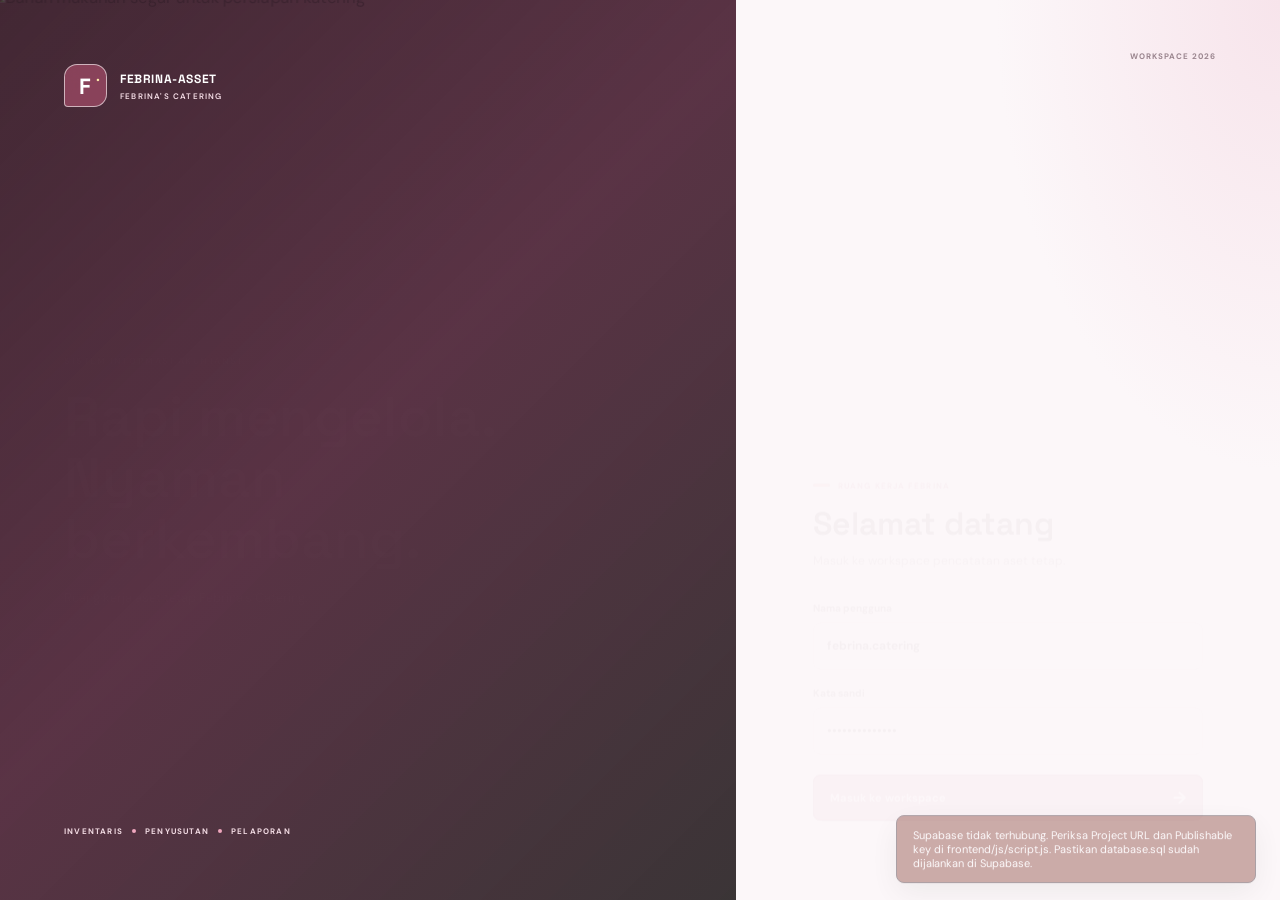
==== index.html @ fc721464 "Add index.html" ====
<!doctype html>
<html lang="id">
<head>
  <meta charset="utf-8">
  <meta name="viewport" content="width=device-width, initial-scale=1">
  <meta http-equiv="refresh" content="0; url=frontend/html/">
  <title>FEBRINA-ASSET</title>
</head>
<body>
  <p>Membuka FEBRINA-ASSET. Jika halaman tidak terbuka, <a href="frontend/html/">klik di sini</a>.</p>
</body>
</html>
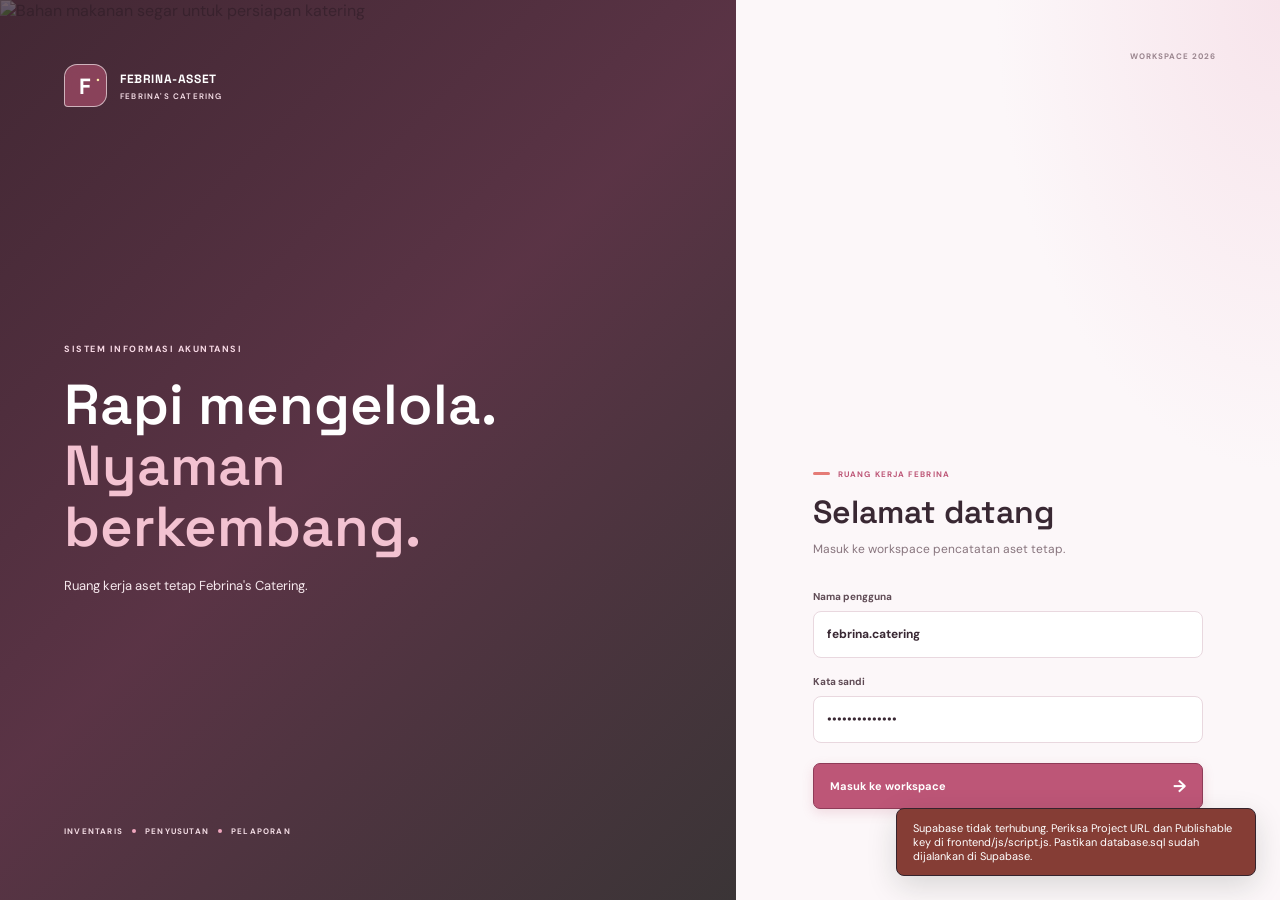
==== commit 4d9451dd: "Add root index.html for GitHub Pages" ====
--- a/index.html
+++ b/index.html
@@ -3,10 +3,481 @@
 <head>
   <meta charset="utf-8">
   <meta name="viewport" content="width=device-width, initial-scale=1">
-  <meta http-equiv="refresh" content="0; url=frontend/html/">
-  <title>FEBRINA-ASSET</title>
+  <meta name="theme-color" content="#f6f7fb">
+  <title>FEBRINA-ASSET | Sistem Aset Catering</title>
+  <link rel="preconnect" href="https://fonts.googleapis.com">
+  <link rel="preconnect" href="https://fonts.gstatic.com" crossorigin>
+  <link href="https://fonts.googleapis.com/css2?family=DM+Sans:wght@400;500;600;700&family=Space+Grotesk:wght@400;500;600;700&display=swap" rel="stylesheet">
+  <link rel="stylesheet" href="../frontend/css/style.css">
 </head>
 <body>
-  <p>Membuka FEBRINA-ASSET. Jika halaman tidak terbuka, <a href="frontend/html/">klik di sini</a>.</p>
+  <section class="demo-login" id="demo-login" aria-labelledby="demo-login-title">
+    <figure class="demo-login-scene">
+      <img src="https://images.unsplash.com/photo-1498837167922-ddd27525d352?auto=format&amp;fit=crop&amp;w=1500&amp;q=90" alt="Bahan makanan segar untuk persiapan katering">
+      <div class="demo-scene-shade">
+        <a class="demo-login-brand" href="#dashboard" aria-label="FEBRINA-ASSET">
+          <span class="demo-brand-mark" aria-hidden="true">F<span>.</span></span>
+          <span>FEBRINA-ASSET<small>FEBRINA'S CATERING</small></span>
+        </a>
+        <div class="demo-scene-copy">
+          <span class="demo-scene-kicker">SISTEM INFORMASI AKUNTANSI</span>
+          <h1>Rapi mengelola.<br><em>Nyaman berkembang.</em></h1>
+          <p>Ruang kerja aset tetap Febrina's Catering.</p>
+        </div>
+        <span class="demo-scene-footer">INVENTARIS <i></i> PENYUSUTAN <i></i> PELAPORAN</span>
+      </div>
+    </figure>
+    <div class="demo-login-panel">
+      <div class="demo-login-topline"><span>WORKSPACE 2026</span></div>
+      <div class="demo-login-main">
+        <div class="section-kicker"><span class="eyebrow-line"></span>RUANG KERJA FEBRINA</div>
+        <h2 id="demo-login-title">Selamat datang</h2>
+        <p class="demo-login-description">Masuk ke workspace pencatatan aset tetap.</p>
+        <form class="demo-login-form" id="demo-login-form" autocomplete="on">
+          <label class="demo-login-field" for="demo-username">Nama pengguna
+            <input id="demo-username" name="username" type="text" value="febrina.catering" autocomplete="username" spellcheck="false" required>
+          </label>
+          <label class="demo-login-field" for="demo-password">Kata sandi
+            <input id="demo-password" name="password" type="password" value="DemoFebrina26!" autocomplete="current-password" required>
+          </label>
+          <p class="demo-login-error" id="demo-login-error" role="alert" hidden></p>
+          <button class="button button-primary demo-login-submit" type="submit">Masuk ke workspace <span aria-hidden="true">→</span></button>
+        </form>
+      </div>
+    </div>
+  </section>
+
+  <div class="app-shell" id="app-shell" hidden>
+    <header class="app-header">
+      <div class="masthead-row">
+        <a class="brand" href="./" aria-label="FEBRINA-ASSET, Febrina's Catering">
+          <span class="brand-mark" aria-hidden="true">F<span>.</span></span>
+          <span class="brand-copy">
+            <span class="brand-name">FEBRINA-ASSET</span>
+            <span class="brand-subtitle">Febrina's Catering</span>
+          </span>
+        </a>
+        <div class="masthead-meta">
+          <span class="business-status"><span class="status-dot"></span>Usaha Catering</span>
+          <span class="today-label" id="today-label"></span>
+          <span class="avatar" aria-label="FEBRINA">F</span>
+          <button class="button button-outline demo-logout-button" id="demo-logout-button" type="button">Keluar</button>
+        </div>
+      </div>
+      <div class="workspace-row">
+        <div class="workspace-intro">
+          <span class="workspace-label">WORKSPACE</span>
+          <span class="workspace-caption">Sistem Informasi Akuntansi</span>
+        </div>
+      <nav class="primary-nav" aria-label="Navigasi utama">
+        <a class="nav-link active" href="#dashboard"><span class="nav-icon">▦</span>Dashboard</a>
+        <a class="nav-link" href="#data-aset"><span class="nav-icon">▤</span>Data aset</a>
+        <a class="nav-link" href="#data-akun"><span class="nav-icon">⊞</span>Data akun</a>
+        <a class="nav-link" href="#saldo-awal"><span class="nav-icon">◷</span>Saldo Awal</a>
+        <a class="nav-link" href="#jurnal-perolehan"><span class="nav-icon">＋</span>Jurnal perolehan</a>
+        <a class="nav-link" href="#jurnal-penyusutan"><span class="nav-icon">≡</span>Jurnal penyusutan</a>
+        <a class="nav-link" href="#buku-besar"><span class="nav-icon">▥</span>Buku Besar</a>
+        <a class="nav-link" href="#laporan"><span class="nav-icon">▧</span>Laporan</a>
+      </nav>
+      </div>
+    </header>
+
+    <main class="main-content">
+      <header class="topbar">
+        <div class="breadcrumb">Sistem Informasi Akuntansi <span>/</span> Aset tetap</div>
+        <div class="topbar-note">Inventaris · Penyusutan · Pelaporan</div>
+      </header>
+
+      <section class="page-view" id="dashboard">
+      <section class="page-heading">
+        <div class="page-heading-copy">
+          <div class="eyebrow"><span class="eyebrow-line"></span>SISTEM INFORMASI AKUNTANSI</div>
+          <h1>Aset tetap, <em>lebih tertata.</em></h1>
+          <p class="page-subtitle">Pencatatan dan pengelolaan aset tetap pada usaha Febrina's Catering.</p>
+          <button class="button button-primary" id="add-asset-button" type="button"><span class="button-plus">+</span>Tambah aset</button>
+        </div>
+        <figure class="dashboard-visual">
+          <img src="https://images.unsplash.com/photo-1556911220-bff31c812dba?auto=format&amp;fit=crop&amp;w=1200&amp;q=85" alt="Dapur profesional untuk kegiatan usaha katering" fetchpriority="high">
+          <figcaption><span class="visual-mark" aria-hidden="true">F</span><span><strong>Febrina's Catering</strong><small>Kelola aset. Jaga operasional.</small></span></figcaption>
+        </figure>
+      </section>
+
+      <section class="stats-grid" aria-label="Ringkasan aset">
+        <article class="stat-card stat-total">
+          <div class="stat-top"><span>Total aset</span><span class="stat-icon">▤</span></div>
+          <div class="stat-value" id="total-assets">—</div>
+          <div class="stat-caption">Unit tercatat</div>
+        </article>
+        <article class="stat-card stat-value-card">
+          <div class="stat-top"><span>Total harga perolehan</span><span class="stat-icon">Rp</span></div>
+          <div class="stat-value currency-value" id="total-value">—</div>
+          <div class="stat-caption">Nilai perolehan seluruh aset tercatat</div>
+        </article>
+        <article class="stat-card stat-attention">
+          <div class="stat-top"><span>Perlu perhatian</span><span class="stat-icon attention-icon">!</span></div>
+          <div class="stat-value" id="attention-assets">—</div>
+          <div class="stat-caption">Aset rusak atau perlu perbaikan</div>
+        </article>
+      </section>
+      <section class="attention-panel" aria-labelledby="attention-title">
+        <div class="attention-heading">
+          <div>
+            <div class="section-kicker">PERLU DITINDAKLANJUTI</div>
+            <h2 id="attention-title">Aset perlu perhatian</h2>
+          </div>
+          <a class="text-link" href="#data-aset">Lihat semua aset <span aria-hidden="true">→</span></a>
+        </div>
+        <div class="attention-list" id="attention-list" aria-live="polite">
+          <div class="attention-empty">Memuat daftar aset...</div>
+        </div>
+      </section>
+      <section class="depreciation-panel" aria-labelledby="depreciation-title">
+        <div class="depreciation-heading">
+          <div>
+            <div class="section-kicker">METODE GARIS LURUS</div>
+            <h2 id="depreciation-title">Nilai buku aset</h2>
+            <p class="depreciation-note">Nilai aset setelah dikurangi akumulasi penyusutan.</p>
+          </div>
+          <div class="depreciation-total"><span>Total penyusutan</span><strong id="total-depreciation">—</strong></div>
+        </div>
+        <div class="depreciation-chart" id="depreciation-chart" aria-live="polite">
+          <div class="attention-empty">Memuat nilai buku...</div>
+        </div>
+      </section>
+      </section>
+
+      <section class="asset-section page-view" id="data-aset" hidden>
+        <div class="section-heading">
+          <div>
+            <div class="section-kicker">DAFTAR INVENTARIS</div>
+            <h2>Data aset</h2>
+          </div>
+          <div class="table-actions">
+            <button class="button button-primary" id="add-asset-from-list" type="button"><span class="button-plus">+</span>Tambah aset</button>
+            <select class="condition-filter" id="condition-filter" aria-label="Filter kondisi aset">
+              <option value="">Semua kondisi</option>
+            </select>
+            <label class="search-box" for="asset-search"><span aria-hidden="true">⌕</span><input id="asset-search" type="search" placeholder="Cari nama atau kategori..." autocomplete="off"><kbd>/</kbd></label>
+            <button class="button button-outline" id="export-button" type="button" title="Ekspor hasil ke CSV"><span aria-hidden="true">↓</span>Ekspor CSV</button>
+            <button class="button button-outline" id="refresh-button" type="button" aria-label="Muat ulang data" title="Muat ulang data"><span class="refresh-icon">↻</span></button>
+          </div>
+        </div>
+        <div class="table-frame">
+          <div class="table-scroll">
+            <table>
+              <thead>
+                <tr><th class="col-asset">ASET</th><th>KATEGORI</th><th>LOKASI</th><th>KONDISI</th><th>TGL. PEMBELIAN</th><th class="align-right">HARGA PEROLEHAN</th><th>UMUR MANFAAT</th><th class="align-right">PENYUSUTAN / BULAN</th><th class="align-right">NILAI BUKU</th><th class="col-action" aria-label="Aksi"></th></tr>
+              </thead>
+              <tbody id="asset-table-body"><tr><td class="table-message" colspan="10"><span class="loading-mark"></span>Memuat data aset...</td></tr></tbody>
+            </table>
+          </div>
+          <div class="table-footer"><span id="result-count">Memuat data...</span><span class="footer-note"><span class="footer-dot"></span>Data tersimpan di Supabase</span></div>
+        </div>
+      </section>
+
+      <section class="asset-section page-view" id="data-akun" hidden>
+        <div class="section-heading">
+          <div>
+            <div class="section-kicker">DAFTAR AKUN</div>
+            <h2>Data akun</h2>
+          </div>
+          <div class="table-actions">
+            <button class="button button-primary" id="add-account-button" type="button"><span class="button-plus">+</span>Tambah akun</button>
+            <select class="condition-filter" id="account-type-filter" aria-label="Filter jenis akun">
+              <option value="">Semua jenis akun</option>
+              <option value="Aset">Aset</option>
+              <option value="Liabilitas">Liabilitas</option>
+              <option value="Ekuitas">Ekuitas</option>
+              <option value="Pendapatan">Pendapatan</option>
+              <option value="Beban">Beban</option>
+            </select>
+            <label class="search-box" for="account-search"><span aria-hidden="true">⌕</span><input id="account-search" type="search" placeholder="Cari kode atau nama akun..." autocomplete="off"></label>
+            <button class="button button-outline" id="refresh-accounts-button" type="button" aria-label="Muat ulang akun" title="Muat ulang akun"><span class="refresh-icon">↻</span></button>
+          </div>
+        </div>
+        <div class="table-frame">
+          <div class="table-scroll">
+            <table>
+              <thead><tr><th>KODE AKUN</th><th>NAMA AKUN</th><th>JENIS</th><th>SALDO NORMAL</th><th>STATUS</th><th class="col-action" aria-label="Aksi"></th></tr></thead>
+              <tbody id="account-table-body"><tr><td class="table-message" colspan="6">Buka menu ini untuk memuat data akun.</td></tr></tbody>
+            </table>
+          </div>
+          <div class="table-footer"><span id="account-result-count">Akun belum dimuat</span><span class="footer-note"><span class="footer-dot"></span>Bagan akun aset tetap</span></div>
+        </div>
+      </section>
+
+      <section class="asset-section page-view" id="saldo-awal" hidden>
+        <div class="report-heading">
+          <div>
+            <div class="eyebrow"><span class="eyebrow-line"></span>PERSIAPAN PEMBUKUAN</div>
+            <h1>Saldo awal akun</h1>
+            <p class="page-subtitle">Masukkan saldo saat sistem mulai digunakan agar Buku Besar mencerminkan posisi awal usaha.</p>
+          </div>
+        </div>
+        <p class="opening-balance-help" id="opening-balance-help">Pilih tanggal sebelum transaksi pertama. Isi saldo sesuai neraca awal; akun tanpa saldo dapat dibiarkan nol.</p>
+        <form id="opening-balance-form" novalidate>
+          <p class="form-error" id="opening-balance-error" role="alert" hidden></p>
+          <div class="opening-balance-toolbar">
+            <label class="report-period-label" for="opening-balance-date">Tanggal saldo awal</label>
+            <input class="report-period" id="opening-balance-date" type="date" required>
+          </div>
+          <div class="table-frame">
+            <div class="table-scroll">
+              <table>
+                <thead><tr><th>KODE AKUN</th><th>NAMA AKUN</th><th>JENIS</th><th>SALDO NORMAL</th><th>STATUS</th><th class="align-right">SALDO AWAL (RP)</th></tr></thead>
+                <tbody id="opening-balance-body"><tr><td class="table-message" colspan="6">Buka menu ini untuk memuat akun.</td></tr></tbody>
+              </table>
+            </div>
+            <div class="table-footer"><span id="opening-balance-account-count">Akun belum dimuat</span><span class="footer-note"><span class="footer-dot"></span>Dicatat satu kali sebagai jurnal pembukaan</span></div>
+          </div>
+          <div class="opening-balance-footer">
+            <div class="opening-balance-totals">
+              <span>Total debit <strong id="opening-debit-total">Rp 0</strong></span>
+              <span>Total kredit <strong id="opening-credit-total">Rp 0</strong></span>
+              <span class="journal-balance is-error" id="opening-balance-state">Isi saldo akun untuk memeriksa keseimbangan</span>
+            </div>
+            <button class="button button-primary" id="save-opening-balance-button" type="submit" disabled>Simpan saldo awal</button>
+          </div>
+        </form>
+      </section>
+
+      <section class="asset-section page-view" id="jurnal-perolehan" hidden>
+        <div class="report-heading">
+          <div>
+            <div class="eyebrow"><span class="eyebrow-line"></span>TRANSAKSI ASET TETAP</div>
+            <h1>Jurnal perolehan aset</h1>
+            <p class="page-subtitle">Catat perolehan aset sebagai jurnal debit dan kredit.</p>
+          </div>
+        </div>
+        <section class="acquisition-entry-section" aria-labelledby="acquisition-entry-title">
+          <div class="report-block-heading"><div><div class="section-kicker">ENTRI JURNAL</div><h2 id="acquisition-entry-title">Catat perolehan</h2></div></div>
+          <form id="acquisition-journal-form" class="acquisition-journal-form" novalidate>
+            <p class="form-error" id="acquisition-journal-error" role="alert" hidden></p>
+            <div class="form-grid">
+              <label class="field field-wide">Aset yang diperoleh <span class="required-mark">*</span><select id="acquisition-asset-select" required><option value="">Pilih aset belum dijurnal</option></select></label>
+              <label class="field">Akun aset (Debit) <span class="required-mark">*</span><select id="acquisition-debit-account" required><option value="">Pilih akun aset</option></select></label>
+              <label class="field">Sumber dana / utang (Kredit) <span class="required-mark">*</span><select id="acquisition-credit-account" required><option value="">Pilih akun sumber</option></select></label>
+            </div>
+            <div class="acquisition-preview" id="acquisition-preview" aria-live="polite"><span>Tanggal pembelian <strong id="acquisition-date-preview">—</strong></span><span>Nilai jurnal <strong id="acquisition-value-preview">—</strong></span></div>
+            <div class="dialog-actions"><button class="button button-primary" id="post-acquisition-journal-button" type="submit"><span id="post-acquisition-journal-label">Simpan jurnal perolehan</span></button></div>
+          </form>
+        </section>
+        <section class="report-block" aria-labelledby="acquisition-journal-history-title">
+          <div class="report-block-heading"><div><div class="section-kicker">BUKU JURNAL</div><h2 id="acquisition-journal-history-title">Riwayat jurnal perolehan</h2></div></div>
+          <div class="report-table-frame"><div class="table-scroll">
+            <table>
+              <thead><tr><th>NOMOR JURNAL</th><th>TANGGAL</th><th>ASET</th><th>AKUN</th><th class="align-right">DEBIT</th><th class="align-right">KREDIT</th></tr></thead>
+              <tbody id="acquisition-journal-table-body"><tr><td class="table-message" colspan="6">Memuat jurnal perolehan...</td></tr></tbody>
+            </table>
+          </div><div class="table-footer"><span id="acquisition-journal-result-count">Memuat jurnal...</span><span class="footer-note"><span class="footer-dot"></span>Debit dan kredit dicatat atomik</span></div></div>
+        </section>
+      </section>
+
+      <section class="report-section page-view" id="laporan" hidden>
+        <div class="report-heading">
+          <div>
+            <div class="eyebrow"><span class="eyebrow-line"></span>LAPORAN ASET TETAP</div>
+            <h1>Laporan aset</h1>
+            <p class="page-subtitle">Ringkasan nilai perolehan dan penyusutan aset.</p>
+          </div>
+          <div class="report-controls no-print">
+            <label class="report-period-label" for="report-period">Periode</label>
+            <input class="report-period" id="report-period" type="month" aria-label="Periode laporan">
+            <button class="button button-primary" id="print-report-button" type="button"><span aria-hidden="true">⎙</span>Cetak laporan</button>
+          </div>
+        </div>
+        <p class="report-as-of" id="report-as-of"></p>
+        <section class="report-stats" aria-label="Ringkasan laporan">
+          <article class="report-stat"><span>Jumlah aset</span><strong id="report-asset-count">—</strong></article>
+          <article class="report-stat"><span>Total harga perolehan</span><strong id="report-acquisition-total">—</strong></article>
+          <article class="report-stat"><span>Akumulasi penyusutan</span><strong id="report-depreciation-total">—</strong></article>
+          <article class="report-stat"><span>Nilai buku terhitung</span><strong id="report-book-value-total">—</strong></article>
+        </section>
+        <section class="report-block" aria-labelledby="asset-report-title">
+          <div class="report-block-heading"><div><div class="section-kicker">RINGKASAN INVENTARIS</div><h2 id="asset-report-title">Laporan aset tetap</h2></div></div>
+          <div class="report-table-frame"><div class="table-scroll">
+            <table>
+              <thead><tr><th>KODE</th><th>ASET</th><th>KATEGORI</th><th>LOKASI</th><th class="align-right">HARGA PEROLEHAN</th><th class="align-right">AKUM. PENYUSUTAN</th><th class="align-right">NILAI BUKU</th></tr></thead>
+              <tbody id="asset-report-body"><tr><td class="table-message" colspan="7">Memuat laporan...</td></tr></tbody>
+            </table>
+          </div></div>
+        </section>
+        <section class="report-block depreciation-report-block" aria-labelledby="depreciation-report-title">
+          <div class="report-block-heading"><div><div class="section-kicker">METODE GARIS LURUS</div><h2 id="depreciation-report-title">Laporan penyusutan</h2></div><div class="report-month-total"><span>Total Tarif Penyusutan Bulanan</span><strong id="report-monthly-total">—</strong></div></div>
+          <div class="report-table-frame"><div class="table-scroll">
+            <table>
+              <thead><tr><th>KODE</th><th>ASET</th><th>UMUR MANFAAT</th><th class="align-right">PENYUSUTAN BULANAN</th><th class="align-right">AKUM. PENYUSUTAN</th><th class="align-right">NILAI BUKU</th></tr></thead>
+              <tbody id="depreciation-report-body"><tr><td class="table-message" colspan="6">Memuat laporan...</td></tr></tbody>
+            </table>
+          </div></div>
+        </section>
+      </section>
+
+      <section class="journal-section page-view" id="jurnal-penyusutan" hidden>
+        <div class="report-heading">
+          <div>
+            <div class="eyebrow"><span class="eyebrow-line"></span>JURNAL PENYESUAIAN</div>
+            <h1>Jurnal penyusutan</h1>
+            <p class="page-subtitle">Pencatatan beban penyusutan aset dengan metode garis lurus.</p>
+          </div>
+          <div class="report-controls no-print">
+            <label class="report-period-label" for="journal-period">Periode</label>
+            <input class="report-period" id="journal-period" type="month" aria-label="Periode jurnal penyusutan">
+            <label class="sr-only" for="depreciation-expense-account">Akun beban penyusutan</label>
+            <select class="condition-filter" id="depreciation-expense-account" aria-label="Akun beban penyusutan"><option value="">Pilih akun beban</option></select>
+            <label class="sr-only" for="depreciation-accumulated-account">Akun akumulasi penyusutan</label>
+            <select class="condition-filter" id="depreciation-accumulated-account" aria-label="Akun akumulasi penyusutan"><option value="">Pilih akun akumulasi</option></select>
+            <button class="button button-primary" id="post-depreciation-button" type="button" disabled>Posting jurnal</button>
+            <button class="button button-primary" id="print-journal-button" type="button"><span aria-hidden="true">⎙</span>Cetak jurnal</button>
+          </div>
+        </div>
+        <p class="report-as-of" id="journal-as-of"></p>
+        <p class="depreciation-posting-status" id="depreciation-posting-status" role="status"></p>
+        <p class="report-footnote">Penyusutan mulai dihitung pada bulan setelah bulan pembelian.</p>
+        <section class="report-block journal-report-block" aria-labelledby="depreciation-journal-title">
+          <div class="report-block-heading">
+            <div><div class="section-kicker">RINGKASAN DEBIT DAN KREDIT</div><h2 id="depreciation-journal-title">Jurnal penyusutan</h2></div>
+            <div class="journal-totals">
+              <span>Total debit <strong id="journal-debit-total">—</strong></span>
+              <span>Total kredit <strong id="journal-credit-total">—</strong></span>
+              <span class="journal-balance" id="journal-balance">Memeriksa keseimbangan</span>
+            </div>
+          </div>
+          <div class="report-table-frame"><div class="table-scroll">
+            <table>
+              <thead><tr><th>TANGGAL</th><th>KODE ASET</th><th>ASET</th><th>AKUN</th><th class="align-right">DEBIT</th><th class="align-right">KREDIT</th></tr></thead>
+              <tbody id="depreciation-journal-body"><tr><td class="table-message" colspan="6">Memuat jurnal...</td></tr></tbody>
+            </table>
+          </div></div>
+        </section>
+        <p class="report-footnote">Jurnal ini merupakan pratinjau berdasarkan estimasi penyusutan dan belum diposting ke buku besar.</p>
+      </section>
+
+      <section class="ledger-section page-view" id="buku-besar" hidden>
+        <div class="report-heading">
+          <div>
+            <div class="eyebrow"><span class="eyebrow-line"></span>RINGKASAN AKUNTANSI</div>
+            <h1>Buku Besar &amp; Neraca Saldo</h1>
+            <p class="page-subtitle">Mutasi bulan terpilih dan saldo kumulatif dari jurnal yang sudah tersimpan.</p>
+          </div>
+          <div class="report-controls no-print">
+            <label class="report-period-label" for="ledger-period">Periode</label>
+            <input class="report-period" id="ledger-period" type="month" aria-label="Periode buku besar">
+            <button class="button button-primary" id="print-ledger-button" type="button"><span aria-hidden="true">⎙</span>Cetak</button>
+          </div>
+        </div>
+        <p class="report-as-of" id="ledger-as-of"></p>
+        <section class="report-stats" aria-label="Ringkasan saldo jurnal">
+          <article class="report-stat"><span>Debit periode</span><strong id="ledger-period-debit">—</strong></article>
+          <article class="report-stat"><span>Kredit periode</span><strong id="ledger-period-credit">—</strong></article>
+          <article class="report-stat"><span>Saldo debit kumulatif</span><strong id="ledger-trial-debit">—</strong></article>
+          <article class="report-stat"><span>Saldo kredit kumulatif</span><strong id="ledger-trial-credit">—</strong></article>
+        </section>
+        <section class="report-block" aria-labelledby="ledger-detail-title">
+          <div class="report-block-heading"><div><div class="section-kicker">MUTASI PERIODE</div><h2 id="ledger-detail-title">Rincian buku besar</h2></div></div>
+          <div class="report-table-frame"><div class="table-scroll">
+            <table>
+              <thead><tr><th>TANGGAL</th><th>NOMOR JURNAL</th><th>AKUN</th><th>KETERANGAN</th><th class="align-right">DEBIT</th><th class="align-right">KREDIT</th></tr></thead>
+              <tbody id="ledger-detail-body"><tr><td class="table-message" colspan="6">Memuat mutasi...</td></tr></tbody>
+            </table>
+          </div></div>
+        </section>
+        <section class="report-block" aria-labelledby="trial-balance-title">
+          <div class="report-block-heading"><div><div class="section-kicker">SALDO KUMULATIF</div><h2 id="trial-balance-title">Neraca saldo</h2></div><span class="journal-balance" id="ledger-balance-status">Memeriksa keseimbangan</span></div>
+          <div class="report-table-frame"><div class="table-scroll">
+            <table>
+              <thead><tr><th>KODE AKUN</th><th>NAMA AKUN</th><th>JENIS</th><th class="align-right">SALDO DEBIT</th><th class="align-right">SALDO KREDIT</th></tr></thead>
+              <tbody id="trial-balance-body"><tr><td class="table-message" colspan="5">Memuat neraca saldo...</td></tr></tbody>
+            </table>
+          </div></div>
+        </section>
+        <p class="report-footnote">Neraca saldo ini merangkum jurnal tersimpan sejak awal pencatatan dan belum memperhitungkan saldo awal akun. Jurnal penyusutan pratinjau tidak masuk sampai diposting.</p>
+      </section>
+      <footer class="page-footer"><span>FEBRINA-ASSET</span><span>Sistem pencatatan aset tetap · Usaha Catering</span></footer>
+    </main>
+  </div>
+
+  <dialog class="asset-dialog" id="asset-dialog" aria-labelledby="dialog-title">
+    <form id="asset-form" novalidate>
+      <div class="dialog-header">
+        <div><div class="section-kicker" id="dialog-kicker">ASET BARU</div><h2 id="dialog-title">Tambah aset</h2></div>
+        <button class="icon-button" id="close-dialog-button" type="button" aria-label="Tutup">×</button>
+      </div>
+      <p class="form-error" id="form-error" role="alert" hidden></p>
+      <div class="form-grid">
+        <label class="field field-wide">Nama aset <span class="required-mark">*</span><input name="nama_aset" type="text" maxlength="120" placeholder="Contoh: Oven konveksi" required></label>
+        <label class="field">Kategori aset <span class="required-mark">*</span><select name="kategori_id" required disabled><option value="">Pilih kategori</option></select></label>
+        <label class="field">Lokasi <span class="required-mark">*</span><select name="lokasi_id" required disabled><option value="">Pilih lokasi</option></select></label>
+        <label class="field">Kondisi aset <span class="required-mark">*</span><select name="kondisi_id" required disabled><option value="">Pilih kondisi</option></select></label>
+        <label class="field">Tanggal pembelian <span class="required-mark">*</span><input name="tanggal_pembelian" type="date" required></label>
+        <label class="field field-wide">Harga perolehan (Rp) <span class="required-mark">*</span><input name="harga_perolehan" type="number" min="1" step="1" placeholder="Contoh: 12500000" required></label>
+        <label class="field">Umur manfaat (tahun) <span class="required-mark">*</span><input name="umur_manfaat_tahun" type="number" min="1" max="100" step="1" placeholder="Contoh: 5" required></label>
+        <label class="field">Nilai residu (Rp) <span class="required-mark">*</span><input name="nilai_residu" type="number" min="0" step="1" value="0" required></label>
+      </div>
+      <div class="dialog-actions"><button class="button button-outline" id="cancel-dialog-button" type="button">Batal</button><button class="button button-primary" id="save-button" type="submit"><span class="save-label">Simpan aset</span></button></div>
+    </form>
+  </dialog>
+  <dialog class="asset-dialog asset-detail-dialog" id="asset-detail-dialog" aria-labelledby="asset-detail-title">
+    <div class="asset-detail-content">
+      <div class="dialog-header">
+        <div>
+          <div class="section-kicker">KARTU DETAIL ASET</div>
+          <h2 id="asset-detail-title">Detail aset</h2>
+          <p class="asset-id" id="detail-asset-code"></p>
+        </div>
+        <button class="icon-button" id="close-asset-detail-button" type="button" aria-label="Tutup detail">×</button>
+      </div>
+      <section class="asset-detail-section" aria-labelledby="detail-identity-heading">
+        <h3 id="detail-identity-heading">Identitas aset</h3>
+        <dl class="asset-detail-grid">
+          <div class="asset-detail-item"><dt>Kode / ID aset</dt><dd id="detail-asset-id"></dd></div>
+          <div class="asset-detail-item"><dt>Nama aset</dt><dd id="detail-asset-name"></dd></div>
+          <div class="asset-detail-item"><dt>Kategori</dt><dd id="detail-category"></dd></div>
+          <div class="asset-detail-item"><dt>Lokasi</dt><dd id="detail-location"></dd></div>
+          <div class="asset-detail-item"><dt>Kondisi</dt><dd><span id="detail-condition" class="condition-badge"></span></dd></div>
+        </dl>
+      </section>
+      <section class="asset-detail-section" aria-labelledby="detail-acquisition-heading">
+        <h3 id="detail-acquisition-heading">Informasi perolehan</h3>
+        <dl class="asset-detail-grid">
+          <div class="asset-detail-item"><dt>Tanggal pembelian</dt><dd id="detail-purchase-date"></dd></div>
+          <div class="asset-detail-item"><dt>Harga perolehan</dt><dd id="detail-acquisition-cost"></dd></div>
+          <div class="asset-detail-item"><dt>Umur manfaat</dt><dd id="detail-useful-life"></dd></div>
+          <div class="asset-detail-item"><dt>Nilai residu</dt><dd id="detail-residual-value"></dd></div>
+        </dl>
+      </section>
+      <section class="asset-detail-section" aria-labelledby="detail-depreciation-heading">
+        <h3 id="detail-depreciation-heading">Informasi penyusutan</h3>
+        <dl class="asset-detail-grid">
+          <div class="asset-detail-item"><dt>Metode penyusutan</dt><dd>Garis Lurus</dd></div>
+          <div class="asset-detail-item"><dt>Bulan mulai penyusutan</dt><dd id="detail-depreciation-start"></dd></div>
+          <div class="asset-detail-item"><dt>Penyusutan per bulan</dt><dd id="detail-monthly-depreciation"></dd></div>
+          <div class="asset-detail-item"><dt>Akumulasi penyusutan</dt><dd id="detail-accumulated-depreciation"></dd></div>
+          <div class="asset-detail-item"><dt>Nilai buku</dt><dd id="detail-book-value"></dd></div>
+          <div class="asset-detail-item"><dt>Per tanggal</dt><dd id="detail-as-of"></dd></div>
+        </dl>
+      </section>
+      <div class="asset-detail-actions"><button class="button button-outline" id="close-asset-detail-action" type="button">Kembali ke data aset</button></div>
+    </div>
+  </dialog>
+  <dialog class="asset-dialog" id="account-dialog" aria-labelledby="account-dialog-title">
+    <form id="account-form" novalidate>
+      <div class="dialog-header">
+        <div><div class="section-kicker" id="account-dialog-kicker">AKUN BARU</div><h2 id="account-dialog-title">Tambah akun</h2></div>
+        <button class="icon-button" id="close-account-dialog-button" type="button" aria-label="Tutup">×</button>
+      </div>
+      <p class="form-error" id="account-form-error" role="alert" hidden></p>
+      <div class="form-grid">
+        <label class="field">Kode akun <span class="required-mark">*</span><input name="kode_akun" type="text" maxlength="20" placeholder="Contoh: 5201" required></label>
+        <label class="field">Nama akun <span class="required-mark">*</span><input name="nama_akun" type="text" maxlength="120" placeholder="Contoh: Beban Penyusutan" required></label>
+        <label class="field">Jenis akun <span class="required-mark">*</span><select name="jenis_akun" required><option value="">Pilih jenis</option><option value="Aset">Aset</option><option value="Liabilitas">Liabilitas</option><option value="Ekuitas">Ekuitas</option><option value="Pendapatan">Pendapatan</option><option value="Beban">Beban</option></select></label>
+        <label class="field">Saldo normal <span class="required-mark">*</span><select name="saldo_normal" required><option value="">Pilih saldo normal</option><option value="Debit">Debit</option><option value="Kredit">Kredit</option></select></label>
+        <label class="account-active-field"><input name="is_aktif" type="checkbox" checked> Akun aktif</label>
+      </div>
+      <div class="dialog-actions"><button class="button button-outline" id="cancel-account-dialog-button" type="button">Batal</button><button class="button button-primary" id="save-account-button" type="submit"><span id="save-account-label">Simpan akun</span></button></div>
+    </form>
+  </dialog>
+  <div class="toast" id="toast" role="status" aria-live="polite"></div>
+  <script src="../frontend/js/script.js" defer></script>
 </body>
 </html>
--- a/frontend/css/style.css
+++ b/frontend/css/style.css
@@ -0,0 +1,641 @@
+@import url('https://fonts.googleapis.com/css2?family=DM+Sans:wght@400;500;600;700&family=Space+Grotesk:wght@400;500;600;700&display=swap');
+
+:root {
+  color-scheme: light;
+  --ink: #191b24;
+  --muted: #747887;
+  --line: #dce0ec;
+  --paper: #ffffff;
+  --canvas: #f6f7fb;
+  --green: #3455f4;
+  --green-dark: #2139bb;
+  --green-soft: #e9edff;
+  --lime: #dafa63;
+  --amber: #8c5800;
+  --amber-soft: #fff0c2;
+  --red: #c34236;
+  --red-soft: #ffe2dd;
+  --coral: #ff7969;
+  font-family: 'DM Sans', sans-serif;
+  font-synthesis: none;
+  text-rendering: optimizeLegibility;
+  -webkit-font-smoothing: antialiased;
+}
+
+* { box-sizing: border-box; }
+body { margin: 0; color: var(--ink); background: var(--canvas); min-width: 360px; }
+button, input, select { font: inherit; }
+button { cursor: pointer; }
+.app-shell { min-height: 100vh; }
+.page-view[hidden] { display: none; }
+.sidebar { width: 232px; position: fixed; inset: 0 auto 0 0; z-index: 2; display: flex; flex-direction: column; padding: 28px 18px 20px; background: #fbfcf9; border-right: 1px solid #e9ede7; }
+.brand { display: flex; align-items: center; gap: 11px; color: var(--ink); text-decoration: none; padding: 0 8px; }
+.brand-mark { display: grid; place-items: center; width: 34px; height: 34px; border-radius: 10px 10px 10px 3px; background: var(--green); color: white; font: 800 19px 'Manrope', sans-serif; }
+.brand-mark span { color: var(--lime); }
+.brand-name { font: 800 12px 'Manrope', sans-serif; letter-spacing: 0; }
+.brand-name span { color: var(--green); }
+.workspace-label { margin: 53px 10px 14px; color: #a2aca4; font-size: 9px; font-weight: 700; letter-spacing: 1.3px; }
+.primary-nav { display: grid; gap: 5px; }
+.nav-link { min-height: 42px; display: flex; align-items: center; gap: 12px; padding: 0 12px; color: #7a867e; border-radius: 6px; font-size: 12px; font-weight: 600; text-decoration: none; transition: background .18s ease, color .18s ease; }
+.nav-link:hover { color: var(--green); background: #f0f5f0; }
+.nav-link.active { color: var(--green-dark); background: var(--green-soft); }
+.nav-icon { width: 18px; text-align: center; font-size: 16px; }
+.sidebar-bottom { margin-top: auto; min-height: 43px; display: flex; align-items: center; gap: 8px; padding: 0 10px; color: #727e76; border-top: 1px solid var(--line); font-size: 11px; }
+.status-dot, .footer-dot { width: 7px; height: 7px; flex: 0 0 auto; border-radius: 50%; background: #59a879; }
+.sidebar-year { margin-left: auto; color: #a4ada6; font-size: 10px; }
+.main-content { max-width: 1600px; min-height: 100vh; margin-left: 232px; padding: 0 48px; }
+.topbar { height: 67px; display: flex; align-items: center; justify-content: space-between; border-bottom: 1px solid #e9ede7; }
+.breadcrumb { color: #88938b; font-size: 11px; }
+.breadcrumb span { padding: 0 9px; color: #b3bcb5; }
+.topbar-right { display: flex; align-items: center; gap: 15px; }
+.today-label { color: #7d8981; font-size: 11px; }
+.avatar { display: grid; place-items: center; width: 29px; height: 29px; border: 1px solid #cfe1d1; border-radius: 50%; background: #edf4e9; color: var(--green); font: 700 11px 'Manrope', sans-serif; }
+.page-heading { display: flex; align-items: end; justify-content: space-between; gap: 20px; padding: 36px 0 25px; animation: reveal .45s ease both; }
+.eyebrow, .section-kicker { display: flex; align-items: center; gap: 8px; color: var(--green); font-size: 9px; font-weight: 700; letter-spacing: 1.15px; }
+.eyebrow-line { width: 17px; height: 1px; background: #6aa17e; }
+h1, h2, p { margin: 0; }
+h1 { margin-top: 11px; font: 700 31px/1.2 'Manrope', sans-serif; letter-spacing: 0; }
+h1 em { color: var(--green); font-weight: 600; }
+.page-subtitle { margin-top: 7px; color: var(--muted); font-size: 12px; }
+.button { display: inline-flex; align-items: center; justify-content: center; gap: 8px; min-height: 38px; padding: 0 14px; border: 1px solid transparent; border-radius: 5px; font-size: 11px; font-weight: 700; transition: background .18s, border-color .18s, transform .18s; }
+.button:active { transform: translateY(1px); }
+.button-primary { background: var(--green); color: white; }
+.button-primary:hover { background: var(--green-dark); }
+.button-primary:disabled { opacity: .65; cursor: wait; }
+.button-plus { font-size: 18px; font-weight: 400; line-height: 1; }
+.button-outline { border-color: #e1e7df; background: white; color: #58645c; }
+.button-outline:hover { border-color: #bdcfc0; background: #f8fbf7; }
+.stats-grid { display: grid; grid-template-columns: 1fr 1.3fr 1fr; gap: 13px; animation: reveal .5s .04s ease both; }
+.stat-card { min-height: 123px; padding: 17px 18px 14px; border: 1px solid var(--line); border-radius: 6px; background: var(--paper); }
+.stat-total { border-top: 2px solid #4f9871; }
+.stat-value-card { border-top: 2px solid #d0a84e; }
+.stat-attention { border-top: 2px solid #d17a61; }
+.stat-top { display: flex; align-items: center; justify-content: space-between; color: #77837b; font-size: 11px; }
+.stat-icon { display: grid; place-items: center; width: 25px; height: 25px; border-radius: 5px; background: #eef5ef; color: var(--green); font-size: 13px; font-weight: 700; }
+.stat-value-card .stat-icon { background: #fbf4e7; color: #a7782e; font-size: 10px; }
+.stat-attention .stat-icon { background: var(--red-soft); color: var(--red); }
+.stat-value { margin-top: 10px; font: 700 25px/1 'Manrope', sans-serif; }
+.currency-value { font-size: 21px; }
+.stat-caption { margin-top: 6px; color: #9aa49c; font-size: 10px; }
+.attention-panel { margin-top: 30px; padding-top: 18px; border-top: 1px solid var(--line); animation: reveal .55s .08s ease both; }
+.attention-heading { display: flex; align-items: end; justify-content: space-between; gap: 16px; margin-bottom: 12px; }
+.text-link { display: inline-flex; align-items: center; gap: 7px; color: var(--green); font-size: 10px; font-weight: 700; text-decoration: none; }
+.text-link:hover { color: var(--green-dark); }
+.attention-list { border-top: 1px solid var(--line); }
+.attention-row { min-height: 57px; display: flex; align-items: center; justify-content: space-between; gap: 12px; padding: 9px 4px; border-bottom: 1px solid var(--line); }
+.attention-asset { display: flex; align-items: center; gap: 10px; }
+.attention-mark { display: grid; place-items: center; width: 25px; height: 25px; flex: 0 0 auto; border-radius: 50%; background: var(--amber-soft); color: var(--amber); font-size: 12px; font-weight: 700; }
+.attention-empty { padding: 17px 4px; color: #89948c; font-size: 11px; }
+.depreciation-panel { margin-top: 30px; padding: 18px 0 4px; border-top: 2px solid var(--ink); }
+.depreciation-heading { display: flex; align-items: end; justify-content: space-between; gap: 18px; margin-bottom: 17px; }
+.depreciation-note { margin-top: 6px; color: var(--muted); font-size: 10px; }
+.depreciation-total { display: grid; gap: 4px; text-align: right; }
+.depreciation-total span { color: var(--muted); font-size: 9px; }
+.depreciation-total strong { font: 700 16px 'Space Grotesk', sans-serif; }
+.depreciation-chart { display: grid; gap: 13px; }
+.depreciation-row { display: grid; grid-template-columns: minmax(150px, 1fr) minmax(120px, 2fr) minmax(115px, .8fr); align-items: center; gap: 14px; min-height: 34px; }
+.depreciation-asset { display: grid; gap: 3px; min-width: 0; }
+.depreciation-asset .asset-name, .depreciation-asset .asset-id { overflow: hidden; text-overflow: ellipsis; white-space: nowrap; }
+.depreciation-track { height: 12px; overflow: hidden; border: 1px solid var(--ink); border-radius: 2px; background: #fff; }
+.depreciation-bar { display: block; height: 100%; border-right: 1px solid var(--ink); background: var(--green); }
+.depreciation-value { color: var(--ink); text-align: right; font: 600 11px 'Space Grotesk', sans-serif; }
+.depreciation-empty { padding: 15px 12px; border: 1px dashed #a9aec0; color: var(--muted); background: #fff; font-size: 11px; }
+.unset-value { color: var(--amber); font-size: 9px; font-weight: 600; }
+.asset-section { margin-top: 33px; animation: reveal .55s .08s ease both; }
+.section-heading { display: flex; align-items: end; justify-content: space-between; gap: 16px; margin-bottom: 14px; }
+.section-kicker { font-size: 8px; letter-spacing: 1.1px; }
+h2 { margin-top: 5px; font: 700 18px 'Manrope', sans-serif; }
+.table-actions { display: flex; align-items: center; gap: 8px; flex-wrap: wrap; }
+.condition-filter { height: 36px; padding: 0 26px 0 10px; border: 1px solid #e3e8e1; border-radius: 5px; outline: none; color: #58645c; background: white; font-size: 10px; }
+.condition-filter:focus { border-color: #76a486; box-shadow: 0 0 0 3px #e6f1e9; }
+.search-box { display: flex; align-items: center; gap: 8px; width: 234px; height: 36px; padding: 0 9px; border: 1px solid #e3e8e1; border-radius: 5px; background: white; color: #88938b; }
+.search-box > span { font-size: 19px; line-height: 1; transform: rotate(-18deg); }
+.search-box input { width: 100%; min-width: 0; border: 0; outline: 0; color: var(--ink); background: transparent; font-size: 10px; }
+.search-box input::placeholder { color: #a2aca4; }
+kbd { min-width: 18px; padding: 1px 4px; border: 1px solid #e8ece6; border-radius: 3px; color: #a1aaa3; background: #fafbf9; text-align: center; font: 10px 'DM Sans', sans-serif; }
+.refresh-icon { font-size: 18px; line-height: 1; }
+.table-frame { overflow: hidden; border: 1px solid var(--line); border-radius: 6px; background: white; }
+.table-scroll { overflow-x: auto; }
+table { width: 100%; border-collapse: collapse; white-space: nowrap; }
+thead { background: #fafbf9; }
+th { height: 39px; padding: 0 12px; border-bottom: 1px solid var(--line); color: #89948c; text-align: left; font-size: 8px; font-weight: 700; letter-spacing: .75px; }
+th:first-child, td:first-child { padding-left: 17px; }
+td { height: 60px; padding: 0 12px; border-bottom: 1px solid #eff1ed; color: #606d64; font-size: 10px; }
+tbody tr:last-child td { border-bottom: 0; }
+tbody tr:hover { background: #fcfdfb; }
+.col-asset { min-width: 195px; }
+.col-action { width: 145px; }
+.asset-name { color: #28352e; font-size: 11px; font-weight: 700; }
+.asset-id { margin-top: 4px; color: #9ba59d; font-size: 9px; }
+.category-name { color: #647168; }
+.condition-badge { display: inline-flex; align-items: center; gap: 5px; padding: 5px 8px; border-radius: 3px; background: var(--green-soft); color: #36704f; font-size: 9px; font-weight: 600; }
+.condition-badge::before { width: 5px; height: 5px; border-radius: 50%; background: currentColor; content: ''; }
+.condition-badge.is-warning { background: var(--amber-soft); color: var(--amber); }
+.condition-badge.is-danger { background: var(--red-soft); color: var(--red); }
+.date-cell { color: #7d8981; }
+.align-right { text-align: right; }
+.price-cell { color: #39483f; text-align: right; font-weight: 600; }
+.row-actions { display: flex; justify-content: flex-end; gap: 3px; }
+.row-detail-button { min-height: 27px; padding: 0 7px; border: 1px solid var(--ink); border-radius: 4px; background: #fff; color: var(--ink); font-size: 9px; font-weight: 700; }
+.row-detail-button:hover { background: var(--lime); }
+.asset-detail-link { display: block; max-width: 100%; padding: 0; border: 0; background: transparent; text-align: left; cursor: pointer; }
+.asset-detail-link:hover { color: var(--green-dark); text-decoration: underline; text-underline-offset: 2px; }
+.account-code { color: var(--ink); font: 700 11px 'Space Grotesk', sans-serif; }
+.account-status { display: inline-flex; padding: 4px 7px; border: 1px solid var(--ink); border-radius: 3px; font-size: 9px; font-weight: 700; }
+.account-status.is-active { background: var(--lime); color: var(--ink); }
+.account-status.is-inactive { background: var(--red-soft); color: var(--red); }
+.account-toggle-button { min-height: 27px; padding: 0 7px; border: 1px solid var(--ink); border-radius: 4px; background: #fff; color: var(--ink); font-size: 9px; font-weight: 700; }
+.account-toggle-button:hover { background: var(--lime); }
+.row-button { display: grid; place-items: center; width: 27px; height: 27px; padding: 0; border: 0; border-radius: 4px; background: transparent; color: #8b978e; font-size: 13px; }
+.row-button:hover { background: #edf4ee; color: var(--green); }
+.row-button.delete:hover { background: var(--red-soft); color: var(--red); }
+.table-message { height: 110px; color: #89948c; text-align: center; }
+.empty-state { display: grid; gap: 4px; justify-items: center; color: #8a958d; }
+.empty-state strong { color: #536158; font-size: 11px; }
+.loading-mark { display: inline-block; width: 13px; height: 13px; margin-right: 7px; vertical-align: -2px; border: 2px solid #dce8df; border-top-color: var(--green); border-radius: 50%; animation: spin .8s linear infinite; }
+.table-footer { min-height: 39px; display: flex; justify-content: space-between; align-items: center; padding: 0 16px; border-top: 1px solid var(--line); color: #929d95; font-size: 9px; }
+.footer-note { display: inline-flex; align-items: center; gap: 6px; }
+.footer-dot { width: 6px; height: 6px; }
+.page-footer { display: flex; justify-content: space-between; padding: 30px 0 20px; color: #a1aaa3; font-size: 9px; }
+.page-footer span:first-child { color: #77867b; font: 700 9px 'Manrope', sans-serif; }
+.sr-only { position: absolute; width: 1px; height: 1px; padding: 0; overflow: hidden; clip: rect(0, 0, 0, 0); white-space: nowrap; border: 0; }
+.asset-dialog { width: min(520px, calc(100% - 28px)); max-height: calc(100vh - 32px); padding: 0; overflow: auto; border: 1px solid #e3e9e1; border-radius: 8px; color: var(--ink); background: #fff; box-shadow: 0 22px 70px #1e392b2b; }
+.asset-dialog::backdrop { background: #1d2d2480; backdrop-filter: blur(2px); }
+.asset-dialog form { padding: 24px; }
+.dialog-header { display: flex; align-items: flex-start; justify-content: space-between; margin-bottom: 21px; }
+.dialog-header h2 { font-size: 21px; }
+.icon-button { width: 30px; height: 30px; border: 0; border-radius: 5px; background: #f4f6f2; color: #77837b; font-size: 20px; line-height: 1; }
+.form-grid { display: grid; grid-template-columns: 1fr 1fr; gap: 15px 12px; }
+.field { display: grid; gap: 7px; color: #56635a; font-size: 10px; font-weight: 600; }
+.field-wide { grid-column: 1 / -1; }
+.required-mark { color: var(--red); }
+.field input, .field select { width: 100%; height: 39px; padding: 0 10px; border: 1px solid #e2e8e0; border-radius: 4px; outline: none; color: #37453b; background: #fff; font-size: 11px; font-weight: 400; }
+.field input:focus, .field select:focus { border-color: #76a486; box-shadow: 0 0 0 3px #e6f1e9; }
+.field input::placeholder { color: #a4ada6; }
+.account-active-field { display: flex; align-items: center; gap: 8px; color: #56635a; font-size: 10px; font-weight: 600; }
+.account-active-field input { accent-color: var(--green); }
+.dialog-actions { display: flex; justify-content: flex-end; gap: 8px; margin-top: 23px; padding-top: 17px; border-top: 1px solid #edf0eb; }
+.asset-detail-dialog { width: min(680px, calc(100% - 28px)); }
+.asset-detail-dialog::backdrop { background: #1d2d2480; backdrop-filter: blur(2px); }
+.asset-detail-content { padding: 24px; }
+.asset-detail-content .dialog-header { margin-bottom: 0; }
+.asset-detail-content .dialog-header h2 { overflow-wrap: anywhere; }
+.asset-detail-section { margin-top: 17px; padding-top: 14px; border-top: 1px solid var(--line); }
+.asset-detail-section h3 { margin: 0 0 4px; color: var(--ink); font: 700 13px 'Space Grotesk', sans-serif; }
+.asset-detail-grid { display: grid; grid-template-columns: repeat(2, minmax(0, 1fr)); column-gap: 20px; margin: 0; }
+.asset-detail-item { min-width: 0; padding: 10px 0; border-bottom: 1px solid #eff1ed; }
+.asset-detail-item dt { color: var(--muted); font-size: 10px; }
+.asset-detail-item dd { margin: 4px 0 0; color: var(--ink); font-size: 11px; font-weight: 600; overflow-wrap: anywhere; }
+.asset-detail-actions { display: flex; justify-content: flex-end; margin-top: 18px; padding-top: 15px; border-top: 1px solid var(--line); }
+.form-error { margin: -9px 0 16px; padding: 9px 10px; border: 1px solid #f0d2cd; border-radius: 4px; color: var(--red); background: #fff6f4; font-size: 11px; }
+.toast { position: fixed; right: 24px; bottom: 24px; z-index: 5; max-width: min(360px, calc(100vw - 32px)); padding: 12px 16px; transform: translateY(12px); opacity: 0; pointer-events: none; border-radius: 5px; background: #25382c; color: white; box-shadow: 0 8px 24px #1d2d2433; font-size: 11px; transition: opacity .2s ease, transform .2s ease; }
+.toast.visible { transform: translateY(0); opacity: 1; }
+.toast.error { background: #853d35; }
+@keyframes spin { to { transform: rotate(360deg); } }
+@keyframes reveal { from { transform: translateY(8px); opacity: 0; } to { transform: translateY(0); opacity: 1; } }
+
+@media (min-width: 1450px) { .main-content { padding-right: 64px; padding-left: 64px; } }
+@media (max-width: 1020px) { .sidebar { width: 194px; } .main-content { margin-left: 194px; padding: 0 28px; } .stats-grid { grid-template-columns: 1fr 1.25fr 1fr; gap: 9px; } .stat-card { padding-right: 13px; padding-left: 13px; } .currency-value { font-size: 18px; } }
+@media (max-width: 760px) { .sidebar { width: 61px; align-items: center; padding: 18px 7px 14px; } .brand { padding: 0; } .brand-mark { width: 36px; height: 36px; } .brand-name, .workspace-label, .sidebar-bottom > span:not(.status-dot) { display: none; } .primary-nav { width: 100%; margin-top: 38px; } .nav-link { justify-content: center; padding: 0; font-size: 0; } .nav-icon { font-size: 16px; } .sidebar-bottom { justify-content: center; width: 100%; padding: 0; } .main-content { margin-left: 61px; padding: 0 22px; } .topbar { height: 57px; } .breadcrumb { font-size: 9px; } .today-label { display: none; } .page-heading { padding-top: 29px; } h1 { font-size: 27px; } .stats-grid { grid-template-columns: 1fr 1fr; } .stat-attention { grid-column: 1 / -1; min-height: 104px; } .stat-card { min-height: 113px; } .asset-section { margin-top: 26px; } .section-heading { align-items: flex-start; flex-direction: column; } .table-actions { width: 100%; } .search-box { flex: 1; width: auto; } .depreciation-heading { align-items: flex-start; flex-direction: column; } .depreciation-total { text-align: left; } .depreciation-row { grid-template-columns: minmax(100px, 1fr) minmax(80px, 1.4fr); gap: 9px; } .depreciation-value { grid-column: 2; } .table-footer { padding: 0 10px; } .footer-note { font-size: 8px; } }
+@media (max-width: 500px) { .main-content { padding: 0 14px; } .page-heading { align-items: flex-start; flex-direction: column; gap: 16px; } .page-heading .button { align-self: flex-start; } .stats-grid { gap: 8px; } .stat-card { padding: 13px 12px; } .stat-value { font-size: 22px; } .currency-value { font-size: 17px; } .stat-caption { font-size: 9px; } .page-footer { gap: 12px; flex-direction: column; padding-top: 23px; } .asset-dialog form, .asset-detail-content { padding: 19px; } .asset-detail-grid { grid-template-columns: 1fr; } .form-grid { grid-template-columns: 1fr; } .field-wide { grid-column: auto; } }
+@media (prefers-reduced-motion: reduce) { *, *::before, *::after { scroll-behavior: auto !important; animation-duration: .01ms !important; animation-iteration-count: 1 !important; transition-duration: .01ms !important; } }
+
+.report-section { margin-top: 34px; animation: reveal .5s ease both; }
+.journal-section { margin-top: 34px; animation: reveal .5s ease both; }
+.ledger-section { margin-top: 34px; animation: reveal .5s ease both; }
+.report-heading { display: flex; align-items: end; justify-content: space-between; gap: 20px; padding-bottom: 20px; }
+.report-heading h1 { margin-top: 12px; }
+.report-controls { display: flex; align-items: center; gap: 9px; }
+.report-period-label { color: var(--muted); font-size: 10px; font-weight: 600; }
+.report-period { min-height: 38px; padding: 0 10px; border: 1px solid var(--ink); border-radius: 4px; color: var(--ink); background: white; font-size: 11px; }
+.report-as-of { margin-bottom: 12px; color: var(--muted); font-size: 10px; }
+.depreciation-posting-status { min-height: 16px; margin-top: 7px; color: var(--muted); font-size: 10px; }
+.depreciation-posting-status.is-posted { color: #39714f; font-weight: 700; }
+.depreciation-posting-status.is-error { color: var(--red); font-weight: 600; }
+.report-stats { display: grid; grid-template-columns: repeat(4, minmax(0, 1fr)); gap: 12px; }
+.report-stat { display: grid; gap: 10px; min-width: 0; padding: 14px; border: 1px solid var(--ink); border-radius: 4px; background: #fff; box-shadow: 3px 3px 0 var(--ink); }
+.report-stat:nth-child(1) { background: var(--lime); }
+.report-stat:nth-child(3) { background: #ffe1dc; }
+.report-stat span { color: #56615a; font-size: 10px; }
+.report-stat strong { overflow-wrap: anywhere; font: 700 17px 'Space Grotesk', sans-serif; }
+.report-block { margin-top: 30px; }
+.acquisition-entry-section { margin-top: 20px; padding-top: 18px; border-top: 2px solid var(--ink); }
+.acquisition-journal-form { max-width: 820px; }
+.acquisition-preview { display: flex; align-items: center; justify-content: space-between; flex-wrap: wrap; gap: 12px 20px; margin-top: 17px; padding: 12px 14px; border: 1px solid var(--ink); border-radius: 4px; background: var(--lime); color: #424a27; font-size: 10px; }
+.acquisition-preview span { display: grid; gap: 4px; }
+.acquisition-preview strong { color: var(--ink); font: 700 13px 'Space Grotesk', sans-serif; }
+.acquisition-journal-form .dialog-actions { margin-top: 15px; padding-top: 13px; }
+.acquisition-journal-form .dialog-actions .button { margin-left: auto; }
+.report-block-heading { display: flex; align-items: end; justify-content: space-between; gap: 16px; margin-bottom: 13px; }
+.report-table-frame { overflow: hidden; border: 1px solid var(--ink); border-radius: 4px; background: #fff; box-shadow: 3px 3px 0 var(--ink); }
+.report-table-frame table { min-width: 760px; }
+.report-table-frame td { height: 52px; }
+.report-month-total { display: grid; gap: 4px; text-align: right; }
+.report-month-total span { color: var(--muted); font-size: 9px; }
+.report-month-total strong { font: 700 15px 'Space Grotesk', sans-serif; }
+.journal-totals { display: flex; align-items: center; justify-content: flex-end; flex-wrap: wrap; gap: 7px 14px; }
+.journal-totals > span:not(.journal-balance) { display: grid; gap: 3px; color: var(--muted); font-size: 9px; }
+.journal-totals strong { color: var(--ink); font: 700 13px 'Space Grotesk', sans-serif; }
+.journal-balance { padding: 5px 8px; border: 1px solid var(--ink); border-radius: 3px; background: var(--lime); color: var(--ink); font-size: 9px; font-weight: 700; }
+.journal-balance.is-unbalanced, .journal-balance.is-error { background: var(--red-soft); color: var(--red); }
+.journal-entry-row td:nth-child(4) { color: var(--ink); font-weight: 600; }
+.report-table-frame .journal-credit-row td { border-bottom: 2px solid var(--line); }
+.report-footnote { margin-top: 13px; color: var(--muted); font-size: 10px; }
+@media (max-width: 900px) { .report-stats { grid-template-columns: repeat(2, minmax(0, 1fr)); } }
+@media (max-width: 760px) { .report-heading { align-items: flex-start; flex-direction: column; } .report-controls { width: 100%; flex-wrap: wrap; } .report-block-heading { align-items: flex-start; flex-direction: column; } .report-month-total { text-align: left; } .journal-totals { justify-content: flex-start; } }
+@media (max-width: 760px) { .acquisition-preview { align-items: flex-start; flex-direction: column; } }
+@media (max-width: 500px) { .report-section { margin-top: 27px; } .report-stats { gap: 9px; } .report-stat { padding: 12px 10px; } .report-stat strong { font-size: 15px; } .report-controls .button { flex: 1; } }
+@media print {
+  body { min-width: 0; background: #fff; color: #000; }
+  .sidebar, .topbar, .page-footer, .no-print { display: none !important; }
+  .main-content { max-width: none; margin: 0; padding: 0; }
+  .page-view[hidden] { display: none !important; }
+  .report-section, .journal-section, .ledger-section { display: block !important; margin: 0; animation: none; }
+  .report-stats { grid-template-columns: repeat(4, 1fr); }
+  .report-stat, .report-table-frame { break-inside: avoid; box-shadow: none; }
+  .report-block { break-inside: avoid; }
+  .journal-entry-row { break-inside: avoid; }
+  .report-table-frame { overflow: visible; }
+  .report-table-frame .table-scroll { overflow: visible; }
+  .report-table-frame table { min-width: 0; width: 100%; white-space: normal; }
+  .report-table-frame th { height: auto; padding: 7px 5px; font-size: 7px; }
+  .report-table-frame td { height: auto; padding: 7px 5px; font-size: 8px; }
+}
+
+/* Bold, playful finish while keeping the inventory layout familiar. */
+body { background: var(--canvas); }
+.sidebar { background: #fff; border-right: 2px solid var(--ink); }
+.brand-mark { border: 1px solid var(--ink); border-radius: 8px 8px 8px 2px; background: var(--lime); color: var(--ink); font-family: 'Space Grotesk', sans-serif; }
+.brand-mark span { color: var(--green); }
+.brand-name, h1, h2, .stat-value { font-family: 'Space Grotesk', sans-serif; }
+.brand-name span { color: var(--green); }
+.nav-link { border-radius: 4px; }
+.nav-link.active { border: 1px solid var(--ink); background: var(--green); color: #fff; box-shadow: 3px 3px 0 var(--ink); }
+.nav-link.active .nav-icon { color: var(--lime); }
+.topbar { border-bottom-color: var(--line); }
+.avatar { border-color: var(--ink); background: var(--coral); color: var(--ink); }
+.eyebrow, .section-kicker { color: var(--green); }
+.eyebrow-line { height: 3px; background: var(--coral); }
+h1 { font-weight: 700; }
+h1 em { padding: 0 5px; border-radius: 3px; background: var(--lime); color: var(--ink); font-style: normal; }
+.button { border-radius: 4px; }
+.button-primary { border-color: var(--ink); background: var(--green); box-shadow: 3px 3px 0 var(--ink); }
+.button-primary:hover { transform: translate(-1px, -1px); background: var(--green-dark); box-shadow: 4px 4px 0 var(--ink); }
+.button-outline { border-color: var(--ink); box-shadow: 2px 2px 0 var(--ink); }
+.button-outline:hover { transform: translate(-1px, -1px); border-color: var(--ink); background: var(--lime); box-shadow: 3px 3px 0 var(--ink); }
+.stats-grid { gap: 16px; }
+.stat-card { border: 1px solid var(--ink); border-radius: 4px; box-shadow: 4px 4px 0 var(--ink); }
+.stat-total { border-top: 1px solid var(--ink); background: var(--green); color: #fff; }
+.stat-total .stat-top, .stat-total .stat-caption { color: #e4e8ff; }
+.stat-total .stat-icon { background: var(--lime); color: var(--ink); }
+.stat-value-card { border-top: 1px solid var(--ink); background: var(--lime); }
+.stat-value-card .stat-top, .stat-value-card .stat-caption { color: #424a27; }
+.stat-value-card .stat-icon { background: #fff; color: var(--ink); }
+.stat-attention { border-top: 1px solid var(--ink); background: #ffe1dc; }
+.stat-attention .stat-top, .stat-attention .stat-caption { color: #78443d; }
+.stat-attention .stat-icon { background: var(--coral); color: var(--ink); }
+.attention-panel { border-top: 2px solid var(--ink); }
+.attention-list { border-top-color: var(--ink); }
+.attention-row { border-bottom-color: var(--line); }
+.attention-mark { border: 1px solid var(--ink); background: var(--coral); color: var(--ink); }
+.text-link { color: var(--green-dark); }
+.condition-filter, .search-box { border-color: var(--ink); border-radius: 4px; }
+.condition-filter:focus, .search-box:focus-within { border-color: var(--green); box-shadow: 0 0 0 3px #dfe5ff; }
+thead { background: #202330; }
+th { border-bottom-color: #202330; color: #fff; }
+td { border-bottom-color: var(--line); }
+tbody tr:hover { background: #f0f2ff; }
+.condition-badge:not(.is-warning):not(.is-danger) { background: var(--lime); color: var(--ink); }
+.row-button:hover { background: var(--lime); color: var(--ink); }
+.asset-dialog { border: 2px solid var(--ink); border-radius: 6px; box-shadow: 8px 8px 0 #191b2466; }
+.field input, .field select { border-color: #bfc5d5; border-radius: 4px; }
+.field input:focus, .field select:focus { border-color: var(--green); box-shadow: 0 0 0 3px #dfe5ff; }
+.toast { border: 1px solid var(--ink); border-radius: 4px; background: var(--ink); }
+.brand { gap: 10px; }
+.brand-mark { position: relative; flex: 0 0 36px; width: 36px; height: 36px; border: 1px solid var(--ink); border-radius: 9px 9px 9px 3px; background: var(--green); color: #fff; font: 700 21px 'Space Grotesk', sans-serif; transition: transform .18s ease; }
+.brand:hover .brand-mark { transform: rotate(-5deg); }
+.brand-mark span { position: absolute; top: 2px; right: 3px; display: grid; place-items: center; width: 9px; height: 9px; border: 1px solid var(--ink); border-radius: 50%; background: var(--coral); color: transparent; font-size: 0; }
+.brand-copy { display: grid; gap: 2px; min-width: 0; }
+.brand-name { color: var(--ink); font: 700 11px/1.1 'Space Grotesk', sans-serif; white-space: nowrap; }
+.brand-name span { color: var(--green); }
+.brand-subtitle { color: var(--muted); font-size: 9px; font-weight: 500; white-space: nowrap; }
+@media (max-width: 760px) { .brand-copy { display: none; } }
+
+:root {
+  --ink: #35232c;
+  --muted: #7c6971;
+  --line: #efdee5;
+  --paper: #ffffff;
+  --canvas: #fbf7f8;
+  --primary: #bd5677;
+  --primary-dark: #8f3b58;
+  --primary-soft: #f8e8ee;
+  --green: #3e8068;
+  --green-dark: #2d604e;
+  --green-soft: #e6f3eb;
+  --lime: #f4edb2;
+  --coral: #e57b76;
+  --amber: #927036;
+  --amber-soft: #fbf0d6;
+  --red: #b74d5b;
+  --red-soft: #f9e4e7;
+}
+
+body { min-width: 360px; background: var(--canvas); color: var(--ink); }
+.app-shell { min-height: 100vh; }
+.app-header { position: sticky; top: 0; z-index: 8; border-bottom: 1px solid #dce7df; background: #fbfdfbeF; backdrop-filter: blur(18px); box-shadow: 0 7px 28px #1c35250a; }
+.masthead-row, .workspace-row { width: min(100%, 1600px); margin: 0 auto; padding-right: clamp(18px, 4vw, 58px); padding-left: clamp(18px, 4vw, 58px); }
+.masthead-row { min-height: 67px; display: flex; align-items: center; justify-content: space-between; gap: 18px; }
+.brand { gap: 12px; padding: 0; }
+.brand-mark { position: relative; width: 39px; height: 39px; flex: 0 0 39px; border: 1px solid #0e4d3d; border-radius: 12px 12px 12px 4px; background: var(--green); color: white; box-shadow: 3px 3px 0 #c6dfcb; font: 700 21px 'Space Grotesk', sans-serif; transition: transform .25s ease, box-shadow .25s ease; }
+.brand:hover .brand-mark { transform: translateY(-2px) rotate(-3deg); box-shadow: 5px 5px 0 #c6dfcb; }
+.brand-mark span { position: absolute; top: 3px; right: 4px; color: var(--lime); font-size: 15px; }
+.brand-name { color: var(--ink); font: 700 13px/1.1 'Space Grotesk', sans-serif; }
+.brand-subtitle { color: var(--muted); font-size: 10px; font-weight: 500; }
+.masthead-meta { display: flex; align-items: center; gap: 18px; }
+.business-status { display: inline-flex; align-items: center; gap: 8px; color: var(--muted); font-size: 11px; font-weight: 600; }
+.status-dot { width: 8px; height: 8px; background: #42a776; box-shadow: 0 0 0 4px #42a7761c; }
+.today-label { color: #64736b; font-size: 11px; }
+.avatar { width: 34px; height: 34px; border: 1px solid #18382d; background: var(--coral); color: #2d332b; font: 700 13px 'Space Grotesk', sans-serif; }
+.workspace-row { min-height: 58px; display: flex; align-items: center; gap: 25px; border-top: 1px solid #edf2ed; }
+.workspace-intro { display: grid; gap: 4px; flex: 0 0 auto; }
+.workspace-label { margin: 0; color: #839087; font-size: 9px; font-weight: 700; letter-spacing: 1.15px; }
+.workspace-caption { color: var(--ink); font: 600 11px 'Space Grotesk', sans-serif; }
+.primary-nav { min-width: 0; display: flex; align-items: center; gap: 5px; overflow-x: auto; scrollbar-width: none; }
+.primary-nav::-webkit-scrollbar { display: none; }
+.nav-link { position: relative; min-height: 40px; flex: 0 0 auto; gap: 8px; padding: 0 12px; border: 1px solid transparent; border-radius: 7px; color: #68776f; font-size: 11px; font-weight: 600; transition: color .2s ease, background .2s ease, border-color .2s ease, transform .2s ease; }
+.nav-link:hover { transform: translateY(-1px); border-color: #dce7df; background: #f2f7f2; color: var(--green-dark); }
+.nav-link.active { border-color: #c9e1d1; background: var(--green-soft); color: var(--green-dark); box-shadow: inset 0 -2px 0 #96c8a4; }
+.nav-link.active .nav-icon { color: var(--coral); }
+.nav-icon { width: 17px; color: #84948a; font-size: 15px; }
+.main-content { width: min(100%, 1600px); min-height: calc(100vh - 125px); margin: 0 auto; padding: 0 clamp(18px, 4vw, 58px); }
+.topbar { height: 48px; border-bottom-color: #e1e9e2; }
+.breadcrumb { color: #78867e; font-size: 10px; }
+.breadcrumb span { color: #bec9c0; }
+.topbar-note { color: #91a097; font-size: 10px; }
+.page-view:not([hidden]) { animation: workspace-enter .38s ease both; }
+.page-heading { display: grid; grid-template-columns: minmax(0, 1.05fr) minmax(280px, .95fr); align-items: center; gap: clamp(22px, 4vw, 54px); padding: 28px 0 23px; }
+.page-heading-copy { display: flex; flex-direction: column; align-items: flex-start; }
+.eyebrow, .section-kicker { color: var(--green); }
+.eyebrow-line { height: 3px; border-radius: 2px; background: var(--coral); }
+h1 { margin-top: 13px; color: #182a23; font-size: 36px; line-height: 1.12; }
+h1 em { display: inline-block; margin-top: 3px; padding: 1px 7px 3px; border-radius: 5px; background: var(--lime); color: var(--ink); }
+.page-subtitle { margin-top: 10px; color: #718078; font-size: 13px; line-height: 1.55; }
+.page-heading-copy .button { margin-top: 21px; }
+.dashboard-visual { position: relative; min-width: 0; aspect-ratio: 2.1 / 1; margin: 0; overflow: hidden; border: 1px solid #d3e0d5; border-radius: 12px; background: #d6e2d8; box-shadow: 0 14px 32px #1c35251a; isolation: isolate; }
+.dashboard-visual::after { position: absolute; inset: 35% 0 0; z-index: 1; background: linear-gradient(180deg, transparent, #12251fd9); content: ''; }
+.dashboard-visual img { width: 100%; height: 100%; display: block; object-fit: cover; object-position: center 52%; transition: transform .8s cubic-bezier(.2,.7,.2,1), filter .5s ease; }
+.dashboard-visual:hover img { transform: scale(1.045); filter: saturate(1.08); }
+.dashboard-visual figcaption { position: absolute; right: 17px; bottom: 15px; left: 17px; z-index: 2; display: flex; align-items: center; gap: 10px; color: #fff; }
+.visual-mark { width: 33px; height: 33px; display: grid; place-items: center; flex: 0 0 33px; border: 1px solid #ffffff78; border-radius: 9px 9px 9px 3px; background: #ffffff20; backdrop-filter: blur(8px); font: 700 17px 'Space Grotesk', sans-serif; }
+.dashboard-visual figcaption span:last-child { display: grid; gap: 3px; }
+.dashboard-visual figcaption strong { font: 600 11px 'Space Grotesk', sans-serif; }
+.dashboard-visual figcaption small { color: #e2eee5; font-size: 9px; }
+.button { min-height: 40px; border-radius: 7px; font-size: 11px; transition: transform .2s ease, background .2s ease, box-shadow .2s ease; }
+.button-primary { border-color: var(--green-dark); background: var(--green); box-shadow: 0 4px 12px #16735d24; }
+.button-primary:hover { transform: translateY(-1px); border-color: var(--green-dark); background: var(--green-dark); box-shadow: 0 7px 16px #16735d30; }
+.button-outline { border-color: #d7e1d9; border-radius: 7px; background: #fff; color: #52645a; box-shadow: 0 2px 5px #1c352508; }
+.button-outline:hover { transform: translateY(-1px); border-color: #a7cbb0; background: #f5faf5; box-shadow: 0 5px 12px #1c352510; }
+.stats-grid { grid-template-columns: repeat(3, minmax(0, 1fr)); gap: 14px; }
+.stat-card { min-height: 130px; padding: 17px 18px; border: 1px solid #dde7df; border-radius: 9px; background: linear-gradient(145deg, #fff, #f9fcf9); box-shadow: 0 5px 18px #1c352508; transition: transform .25s ease, box-shadow .25s ease; animation: card-enter .5s both; }
+.stat-card:nth-child(2) { animation-delay: .07s; }
+.stat-card:nth-child(3) { animation-delay: .14s; }
+.stat-card:hover { transform: translateY(-3px); box-shadow: 0 10px 24px #1c352510; }
+.stat-total, .stat-value-card, .stat-attention { border-top: 1px solid #dce7df; }
+.stat-total { border-left: 3px solid var(--green); }
+.stat-value-card { border-left: 3px solid #d3ab50; }
+.stat-attention { border-left: 3px solid var(--coral); }
+.stat-top { color: #718078; font-size: 11px; font-weight: 600; }
+.stat-icon { width: 30px; height: 30px; border-radius: 8px; background: var(--green-soft); color: var(--green); }
+.stat-value-card .stat-icon { background: #fff2d9; color: #966f26; }
+.stat-attention .stat-icon { background: var(--red-soft); color: var(--red); }
+.stat-total, .stat-value-card, .stat-attention { color: var(--ink); }
+.stat-total .stat-top, .stat-total .stat-caption, .stat-value-card .stat-top, .stat-value-card .stat-caption, .stat-attention .stat-top, .stat-attention .stat-caption { color: #718078; }
+.stat-total .stat-icon { background: var(--green-soft); color: var(--green); }
+.stat-value { margin-top: 14px; color: #1b3228; font-size: 27px; }
+.currency-value { font-size: 22px; }
+.stat-caption { margin-top: 7px; color: #93a097; font-size: 10px; }
+.attention-panel, .depreciation-panel { animation: section-enter .5s .1s both; }
+.attention-panel { margin-top: 30px; padding-top: 21px; border-top: 1px solid #dce7df; }
+.attention-heading { margin-bottom: 15px; }
+h2 { color: #1b3027; font-size: 19px; }
+.text-link { color: var(--green); font-size: 11px; }
+.text-link:hover { color: var(--green-dark); }
+.attention-list { border-top-color: #e2eae3; }
+.attention-row { min-height: 61px; padding: 10px 5px; border-bottom-color: #e7eee8; transition: background .2s ease, padding .2s ease; }
+.attention-row:hover { padding-right: 10px; padding-left: 10px; background: #f8fbf8; }
+.attention-mark { width: 28px; height: 28px; background: var(--amber-soft); color: var(--amber); }
+.depreciation-panel { margin-top: 28px; padding: 20px 0 4px; border-top: 1px solid #dce7df; }
+.depreciation-track { border-color: #d9e5dc; border-radius: 5px; background: #f6faf6; }
+.depreciation-bar { border: 0; border-radius: 4px; background: linear-gradient(90deg, var(--green), #65a881); }
+.depreciation-value { color: #294236; font-size: 11px; }
+.asset-section, .report-section, .journal-section, .ledger-section { animation: workspace-enter .4s ease both; }
+.section-heading { align-items: center; }
+.section-kicker { color: #6c8174; }
+.condition-filter, .search-box, .report-period { border-color: #d7e2d9; border-radius: 7px; background: #fff; }
+.condition-filter:focus, .search-box:focus-within, .report-period:focus { border-color: #70a98b; box-shadow: 0 0 0 3px #16735d18; }
+.table-frame, .report-table-frame { border: 1px solid #dce6de; border-radius: 9px; background: #fff; box-shadow: 0 6px 22px #1c352508; }
+.report-table-frame { box-shadow: 0 6px 22px #1c352508; }
+thead { background: #f4f8f4; }
+th { height: 42px; border-bottom-color: #dfe8e0; color: #708078; font-size: 8px; letter-spacing: .85px; }
+td { height: 59px; border-bottom-color: #edf2ed; color: #5c6b62; }
+tbody tr:hover { background: #f7faf7; }
+.condition-badge { border: 1px solid #d8e9dc; border-radius: 5px; background: var(--green-soft); color: var(--green-dark); }
+.condition-badge.is-warning { border-color: #f0dfb8; background: var(--amber-soft); color: var(--amber); }
+.condition-badge.is-danger { border-color: #f3d2ca; background: var(--red-soft); color: var(--red); }
+.row-button { border-radius: 6px; color: #64776b; }
+.row-button:hover { background: var(--green-soft); color: var(--green-dark); }
+.row-detail-button, .account-toggle-button { border-color: #d5e2d8; border-radius: 6px; background: #fff; color: var(--green-dark); }
+.row-detail-button:hover, .account-toggle-button:hover { background: var(--green-soft); }
+.report-stat { border-color: #dce6de; border-radius: 8px; box-shadow: 0 5px 16px #1c352508; }
+.report-table-frame table { min-width: 760px; }
+.asset-dialog { border-color: #d8e4da; border-radius: 12px; box-shadow: 0 24px 80px #12291d38; }
+.asset-detail-dialog { border-color: #d8e4da; border-radius: 12px; }
+.asset-detail-section { border-top-color: #e3ebe4; }
+.asset-detail-actions { border-top-color: #e3ebe4; }
+.toast { border-radius: 8px; background: #173e31; box-shadow: 0 10px 30px #12291d26; }
+.page-footer { color: #8b9a91; }
+
+@keyframes workspace-enter { from { opacity: 0; transform: translateY(9px); } to { opacity: 1; transform: translateY(0); } }
+@keyframes card-enter { from { opacity: 0; transform: translateY(10px); } to { opacity: 1; transform: translateY(0); } }
+@keyframes section-enter { from { opacity: 0; } to { opacity: 1; } }
+
+@media (max-width: 1100px) {
+  .workspace-row { gap: 14px; }
+  .workspace-intro { flex-basis: 150px; }
+  .nav-link { padding-right: 9px; padding-left: 9px; font-size: 10px; }
+  .nav-link { gap: 6px; }
+  .main-content { margin-left: auto; }
+}
+@media (max-width: 760px) {
+  .masthead-row { min-height: 59px; }
+  .workspace-row { min-height: 53px; align-items: stretch; flex-direction: column; gap: 4px; padding-top: 7px; padding-bottom: 6px; }
+  .workspace-intro { display: flex; align-items: baseline; gap: 9px; }
+  .workspace-caption { font-size: 10px; }
+  .primary-nav { width: 100%; }
+  .nav-link { min-height: 35px; font-size: 10px; }
+  .main-content { margin-left: auto; padding-right: 22px; padding-left: 22px; }
+  .page-heading { grid-template-columns: minmax(0, 1fr) minmax(220px, .8fr); gap: 20px; }
+  h1 { font-size: 31px; }
+  .stats-grid { grid-template-columns: repeat(2, minmax(0, 1fr)); }
+  .stat-attention { grid-column: auto; }
+}
+@media (max-width: 560px) {
+  .masthead-meta { gap: 10px; }
+  .business-status { font-size: 0; }
+  .business-status .status-dot { width: 8px; }
+  .today-label { display: none; }
+  .brand-mark { width: 35px; height: 35px; flex-basis: 35px; }
+  .brand-name { font-size: 11px; }
+  .brand-subtitle { font-size: 9px; }
+  .workspace-row { padding-right: 12px; padding-left: 12px; }
+  .nav-link { min-height: 34px; padding: 0 9px; font-size: 9px; }
+  .nav-icon { width: 14px; font-size: 13px; }
+  .main-content { padding-right: 15px; padding-left: 15px; }
+  .topbar { height: 42px; }
+  .topbar-note { display: none; }
+  .page-heading { grid-template-columns: 1fr; gap: 19px; padding-top: 22px; }
+  .page-heading-copy { order: 1; }
+  .dashboard-visual { order: 2; width: 100%; aspect-ratio: 2.25 / 1; }
+  h1 { font-size: 29px; }
+  .page-heading-copy .button { margin-top: 16px; }
+  .stats-grid { gap: 9px; }
+  .stat-card { min-height: 118px; padding: 13px 12px; }
+  .stat-value { font-size: 22px; }
+  .currency-value { font-size: 16px; }
+  .asset-detail-grid { grid-template-columns: 1fr; }
+}
+@media (prefers-reduced-motion: reduce) {
+  .page-view:not([hidden]), .stat-card, .attention-panel, .depreciation-panel { animation: none !important; }
+  .dashboard-visual img, .nav-link, .button, .stat-card, .attention-row { transition: none !important; }
+}
+@media print {
+  .app-header { display: none !important; }
+  .main-content { width: 100%; margin: 0; padding: 0; }
+}
+
+.brand-mark { border-color: #873c59; background: var(--primary); box-shadow: 3px 3px 0 #f0cad8; }
+.brand:hover .brand-mark { box-shadow: 5px 5px 0 #f0cad8; }
+.brand-mark span { color: #fff0ad; }
+.nav-link:hover { border-color: #f0d6e0; background: #fff8fa; color: var(--primary-dark); }
+.nav-link.active { border-color: #eccbd7; background: var(--primary-soft); color: var(--primary-dark); box-shadow: inset 0 -2px 0 #d996ad; }
+.nav-link.active::after { position: absolute; right: 8px; top: 7px; width: 5px; height: 5px; border-radius: 50%; background: var(--coral); content: ''; }
+.nav-link.active .nav-icon { color: var(--primary); }
+.eyebrow, .section-kicker { color: var(--primary); }
+.eyebrow-line { background: var(--coral); }
+h1 em { background: #f6e7a6; }
+.button-primary { border-color: var(--primary-dark); background: var(--primary); box-shadow: 0 4px 12px #bd56772e; }
+.button-primary:hover { border-color: var(--primary-dark); background: var(--primary-dark); box-shadow: 0 7px 18px #bd567739; }
+.button-outline:hover { border-color: #e5b9ca; background: #fff6f9; }
+.condition-filter:focus, .search-box:focus-within, .report-period:focus { border-color: #d887a2; box-shadow: 0 0 0 3px #bd56771c; }
+.stat-total { border-left-color: var(--primary); }
+.stat-value-card { border-left-color: #d8b84f; }
+.stat-attention { border-left-color: var(--coral); }
+.stat-icon { background: var(--primary-soft); color: var(--primary); }
+.stat-total .stat-icon { background: #fff; color: var(--primary); }
+.text-link, .text-link:hover { color: var(--primary-dark); }
+.row-detail-button, .account-toggle-button { color: var(--primary-dark); }
+.row-detail-button:hover, .account-toggle-button:hover { border-color: #edc5d3; background: var(--primary-soft); }
+.row-button:hover { background: var(--primary-soft); color: var(--primary-dark); }
+.report-period:focus { border-color: #d887a2; box-shadow: 0 0 0 3px #bd56771c; }
+.asset-dialog { border-color: #edcfda; box-shadow: 0 24px 80px #552b3d33; }
+.asset-dialog::backdrop, .asset-detail-dialog::backdrop { background: #43263580; }
+.toast { background: #65364b; }
+.dashboard-visual { border-color: #e7c9d4; box-shadow: 0 16px 34px #a34e7024; }
+.dashboard-visual figcaption { text-shadow: 0 1px 8px #24121860; }
+.dashboard-visual .visual-mark { border-color: #ffffffa8; background: #bd567746; }
+.business-status .status-dot { background: #4a9a75; }
+.brand-mark, .nav-link, .button, .dashboard-visual img { will-change: transform; }
+::selection { background: #f3d5e0; color: #472b37; }
+.page-view { scroll-margin-top: 140px; }
+.opening-balance-help { margin: 8px 0 18px; color: var(--muted); font-size: 11px; line-height: 1.6; }
+.opening-balance-toolbar { display: flex; align-items: center; gap: 12px; margin-bottom: 13px; }
+.opening-balance-toolbar .report-period { min-height: 38px; }
+.opening-amount-cell { display: flex; align-items: center; justify-content: flex-end; gap: 8px; color: var(--muted); }
+.opening-balance-input { width: min(180px, 100%); height: 36px; padding: 0 10px; border: 1px solid #ead5de; border-radius: 7px; color: var(--ink); background: #fff; text-align: right; font-size: 11px; }
+.opening-balance-input:focus { border-color: var(--primary); outline: 0; box-shadow: 0 0 0 3px #bd56771a; }
+.opening-balance-input:disabled { color: #7b6d73; background: #f8f2f4; }
+.account-normal-balance { color: var(--muted); font-size: 10px; }
+.opening-balance-footer { display: flex; align-items: center; justify-content: space-between; gap: 18px; margin-top: 16px; padding-top: 16px; border-top: 1px solid var(--line); }
+.opening-balance-totals { display: flex; align-items: center; flex-wrap: wrap; gap: 9px 18px; }
+.opening-balance-totals > span:not(.journal-balance) { display: grid; gap: 4px; color: var(--muted); font-size: 9px; }
+.opening-balance-totals strong { color: var(--ink); font: 700 13px 'Space Grotesk', sans-serif; }
+.opening-balance-footer .button:disabled { opacity: .55; cursor: not-allowed; }
+
+@keyframes petal-rise { from { opacity: 0; transform: translateY(12px) scale(.99); } to { opacity: 1; transform: translateY(0) scale(1); } }
+.dashboard-visual { animation: petal-rise .7s .08s both; }
+.attention-row { animation: petal-rise .42s both; }
+.attention-row:nth-child(2) { animation-delay: .05s; }
+.attention-row:nth-child(3) { animation-delay: .1s; }
+.attention-row:nth-child(4) { animation-delay: .15s; }
+@media (prefers-reduced-motion: reduce) {
+  .dashboard-visual, .attention-row { animation: none !important; }
+  .brand-mark, .nav-link, .button, .dashboard-visual img { will-change: auto; }
+}
+
+.app-shell[hidden], .demo-login[hidden] { display: none !important; }
+.demo-login { min-height: 100vh; display: grid; grid-template-columns: minmax(0, 1.15fr) minmax(390px, .85fr); background: #fcf7f9; }
+.demo-login-scene { position: relative; min-height: 100vh; margin: 0; overflow: hidden; background: #653e4d; isolation: isolate; }
+.demo-login-scene::after { position: absolute; inset: 0; z-index: 1; background: linear-gradient(135deg, #351f2ab8 0%, #4d273c73 48%, #182d248c 100%); content: ''; }
+.demo-login-scene > img { position: absolute; inset: 0; width: 100%; height: 100%; object-fit: cover; object-position: center; animation: demo-image-enter 1.1s ease both; }
+.demo-scene-shade { position: relative; z-index: 2; min-height: 100vh; display: flex; flex-direction: column; justify-content: space-between; padding: clamp(28px, 5vw, 66px); color: white; }
+.demo-login-brand { display: inline-flex; align-items: center; gap: 13px; align-self: flex-start; color: white; font: 700 12px 'Space Grotesk', sans-serif; text-decoration: none; letter-spacing: .6px; }
+.demo-login-brand > span:last-child { display: grid; gap: 4px; }
+.demo-login-brand small { color: #f7dfe8; font: 600 8px 'DM Sans', sans-serif; letter-spacing: 1.2px; }
+.demo-brand-mark { width: 43px; height: 43px; display: grid; place-items: center; position: relative; border: 1px solid #fff9; border-radius: 13px 13px 13px 4px; background: #bd56778f; color: white; font: 700 22px 'Space Grotesk', sans-serif; backdrop-filter: blur(8px); }
+.demo-brand-mark span { position: absolute; top: 3px; right: 5px; color: #fff0ad; font-size: 13px; }
+.demo-scene-copy { max-width: 570px; padding: 38px 0; animation: demo-content-enter .7s .12s both; }
+.demo-scene-kicker { color: #f8d9e5; font-size: 9px; font-weight: 700; letter-spacing: 1.5px; }
+.demo-scene-copy h1 { margin-top: 18px; color: #fff; font: 600 clamp(34px, 4.4vw, 62px)/1.08 'Space Grotesk', sans-serif; }
+.demo-scene-copy h1 em { display: inline; margin: 0; padding: 0; background: transparent; color: #f3c2d1; font-style: normal; }
+.demo-scene-copy p { max-width: 390px; margin-top: 17px; color: #f6e8ed; font-size: 13px; line-height: 1.7; }
+.demo-scene-footer { display: flex; align-items: center; gap: 9px; color: #f3dce4; font-size: 8px; font-weight: 700; letter-spacing: 1.2px; }
+.demo-scene-footer i { width: 4px; height: 4px; border-radius: 50%; background: #f0a7be; }
+.demo-login-panel { min-height: 100vh; display: flex; flex-direction: column; justify-content: space-between; padding: clamp(24px, 4vw, 52px) clamp(25px, 5vw, 72px); background: radial-gradient(ellipse at 100% 0%, #f7e4eb 0, transparent 37%), #fcf7f9; }
+.demo-login-topline { display: flex; align-items: center; justify-content: flex-end; gap: 12px; color: #9a858e; font-size: 8px; font-weight: 700; letter-spacing: 1px; }
+.demo-mode-tag { display: inline-flex; align-items: center; gap: 7px; padding: 7px 10px; border: 1px solid #edcfda; border-radius: 999px; background: #fff; color: var(--primary-dark); }
+.demo-mode-tag > span { width: 6px; height: 6px; border-radius: 50%; background: var(--coral); box-shadow: 0 0 0 3px #e57b7620; }
+.demo-login-main { width: 100%; max-width: 390px; align-self: center; padding: 40px 0; animation: demo-content-enter .65s .1s both; }
+.demo-login-main h2 { margin-top: 15px; font: 600 32px/1.15 'Space Grotesk', sans-serif; color: #392833; }
+.demo-login-description { margin-top: 9px; color: #88757e; font-size: 12px; line-height: 1.6; }
+.demo-login-form { display: grid; gap: 17px; margin-top: 31px; }
+.demo-login-field { display: grid; gap: 8px; color: #5f4b55; font-size: 10px; font-weight: 700; }
+.demo-login-field input { width: 100%; height: 47px; padding: 0 13px; border: 1px solid #e9d8df; border-radius: 8px; outline: 0; background: #fff; color: #392833; font-size: 12px; transition: border-color .2s ease, box-shadow .2s ease, background .2s ease; }
+.demo-login-field input:focus { border-color: var(--primary); background: #fffdfd; box-shadow: 0 0 0 4px #bd567718; }
+.demo-login-submit { width: 100%; height: 46px; margin-top: 3px; justify-content: space-between; padding: 0 16px; font-size: 11px; }
+.demo-login-submit span { font-size: 17px; transition: transform .2s ease; }
+.demo-login-submit:hover span { transform: translateX(3px); }
+.demo-login-hint { margin-top: 15px; color: #927d87; font-size: 9px; }
+.demo-login-hint span { margin-right: 5px; color: var(--primary); }
+.demo-login-error { padding: 10px 12px; border: 1px solid #f0cdd4; border-radius: 7px; background: #fff0f1; color: #a13951; font-size: 10px; }
+.demo-login-foot { display: flex; align-items: center; gap: 8px; color: #9b8991; font-size: 9px; }
+.demo-foot-dot { width: 6px; height: 6px; border-radius: 50%; background: #74a48a; }
+.demo-logout-button { min-height: 32px; padding: 0 10px; font-size: 9px; }
+@keyframes demo-image-enter { from { transform: scale(1.035); opacity: .7; } to { transform: scale(1); opacity: 1; } }
+@keyframes demo-content-enter { from { opacity: 0; transform: translateY(12px); } to { opacity: 1; transform: translateY(0); } }
+@media (max-width: 760px) {
+  .demo-login { min-height: 100vh; grid-template-columns: 1fr; }
+  .demo-login-scene { min-height: 295px; height: 36vh; max-height: 380px; }
+  .demo-scene-shade { min-height: 295px; padding: 24px; }
+  .demo-scene-copy { padding: 20px 0; }
+  .demo-scene-copy h1 { margin-top: 10px; font-size: clamp(30px, 7vw, 42px); }
+  .demo-scene-copy p { margin-top: 9px; font-size: 11px; }
+  .demo-scene-footer { font-size: 7px; }
+  .demo-login-panel { min-height: 64vh; padding: 22px clamp(24px, 8vw, 60px) 25px; }
+  .demo-login-main { max-width: 460px; padding: 36px 0; }
+  .demo-login-main h2 { font-size: 28px; }
+  .demo-login-form { margin-top: 23px; }
+}
+@media (max-width: 420px) {
+  .demo-login-scene { min-height: 270px; }
+  .demo-scene-shade { min-height: 270px; padding: 20px; }
+  .demo-login-panel { padding-right: 22px; padding-left: 22px; }
+  .demo-scene-copy h1 { font-size: 29px; }
+}
+@media (prefers-reduced-motion: reduce) {
+  .demo-login-scene > img, .demo-scene-copy, .demo-login-main { animation: none !important; }
+  .demo-login-field input, .demo-login-submit span { transition: none !important; }
+}
+@media (max-width: 760px) { .page-view { scroll-margin-top: 124px; } }
+@media (max-width: 760px) { .opening-balance-footer { align-items: flex-start; flex-direction: column; } }
+@media (max-width: 560px) { .opening-balance-toolbar { align-items: flex-start; flex-direction: column; } .opening-balance-totals { align-items: flex-start; flex-direction: column; } .opening-balance-footer .button { width: 100%; } }
